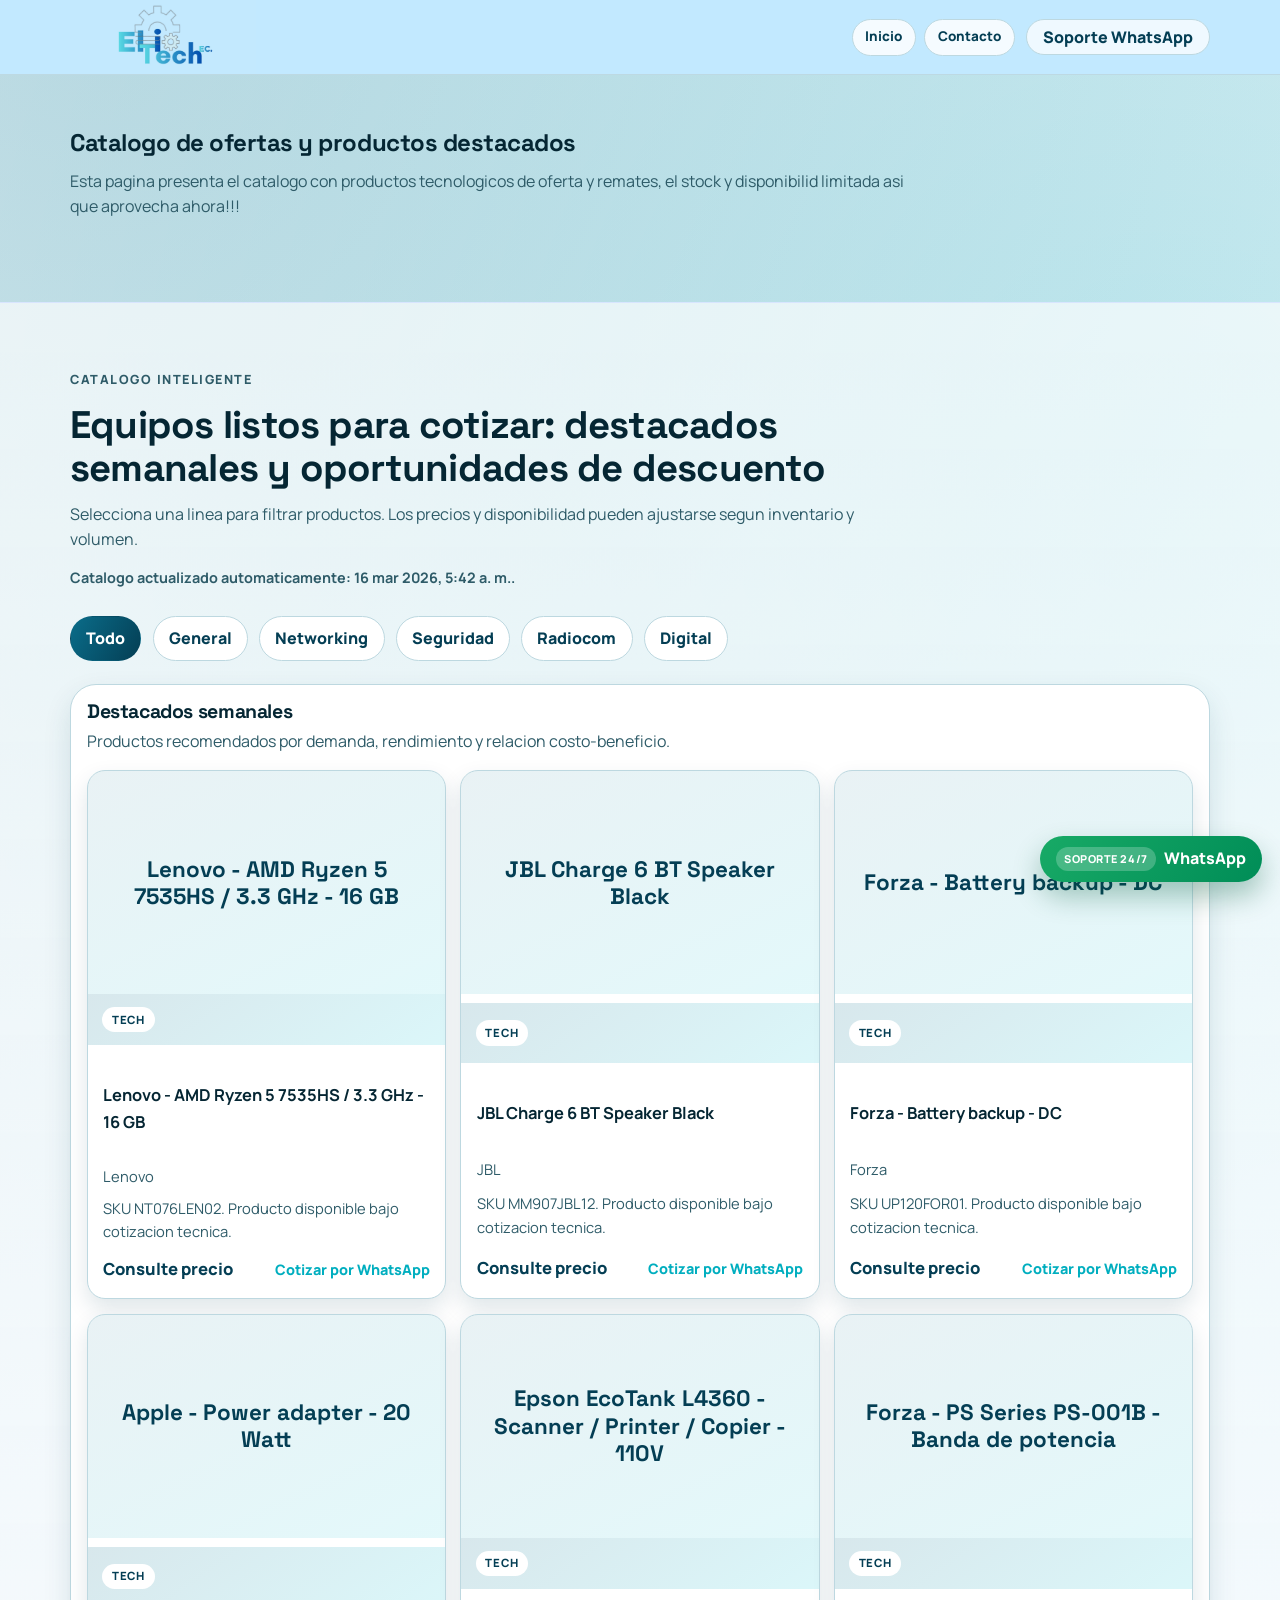
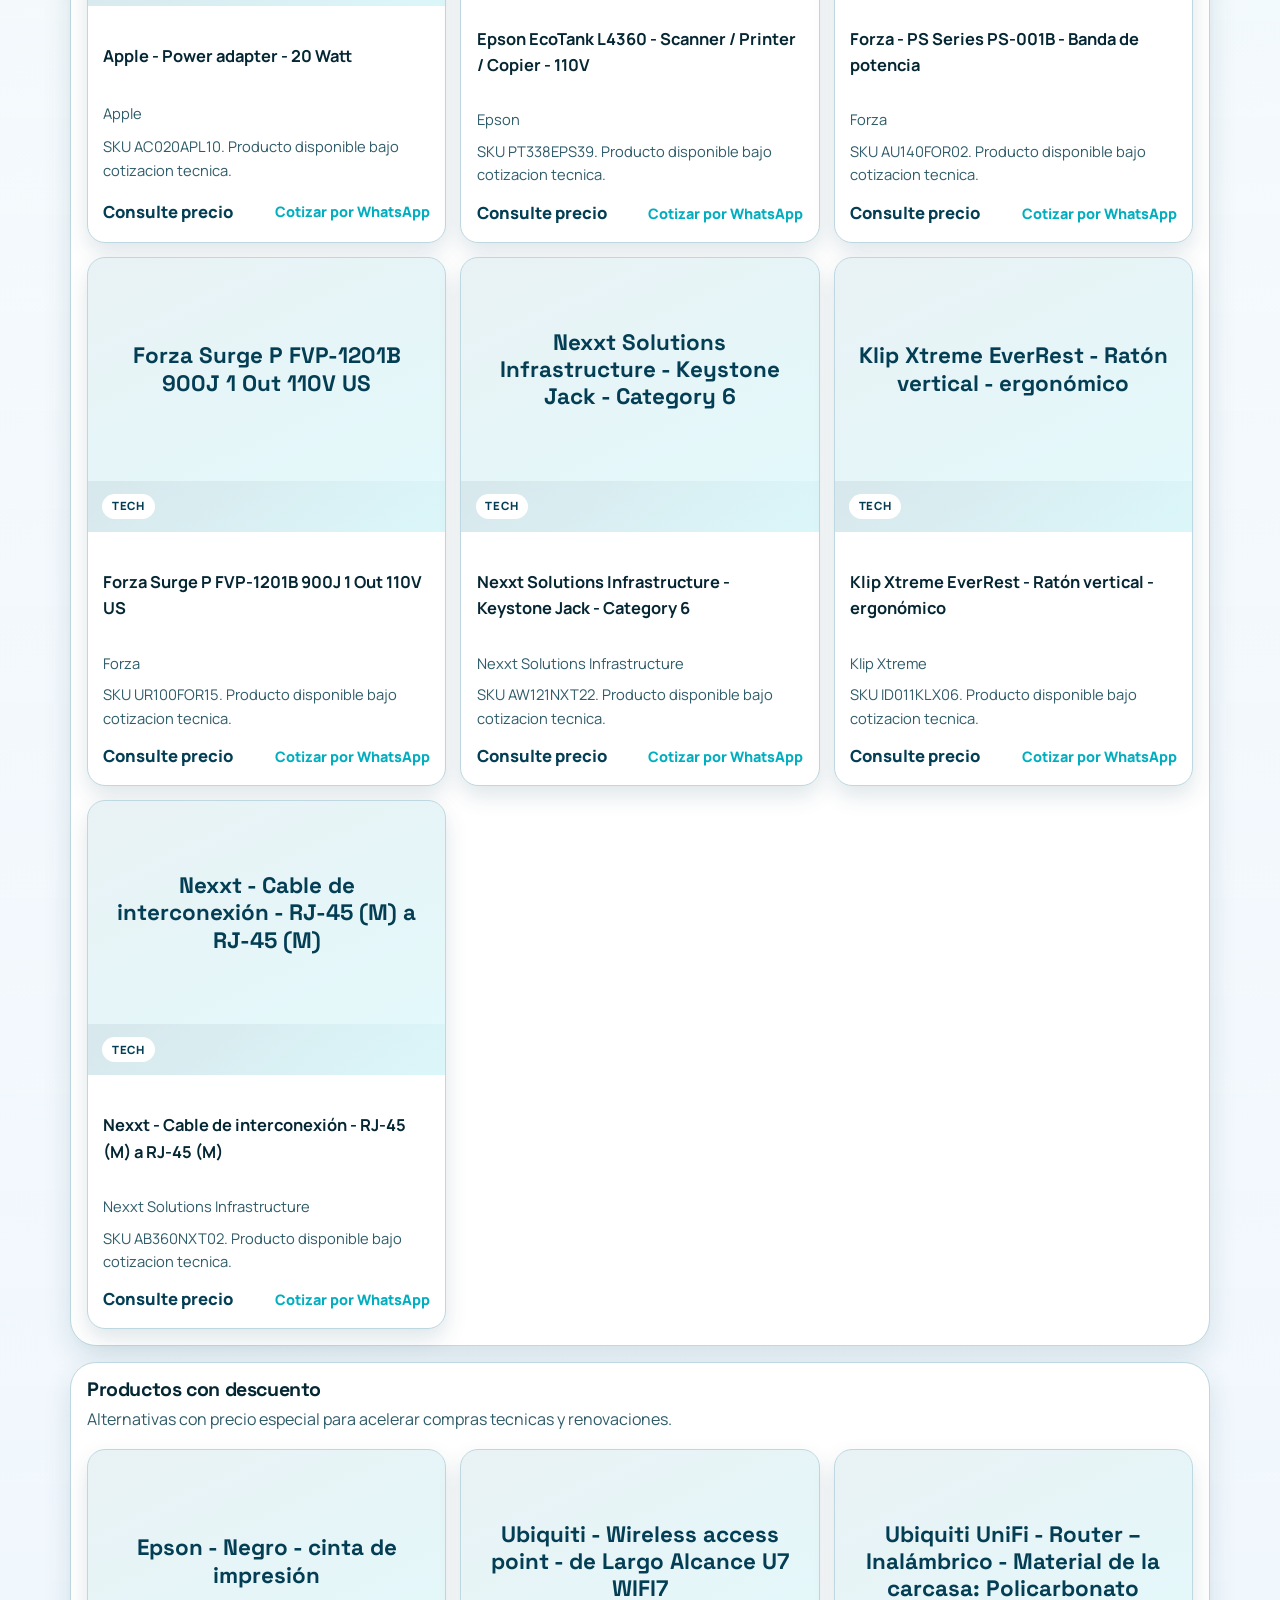
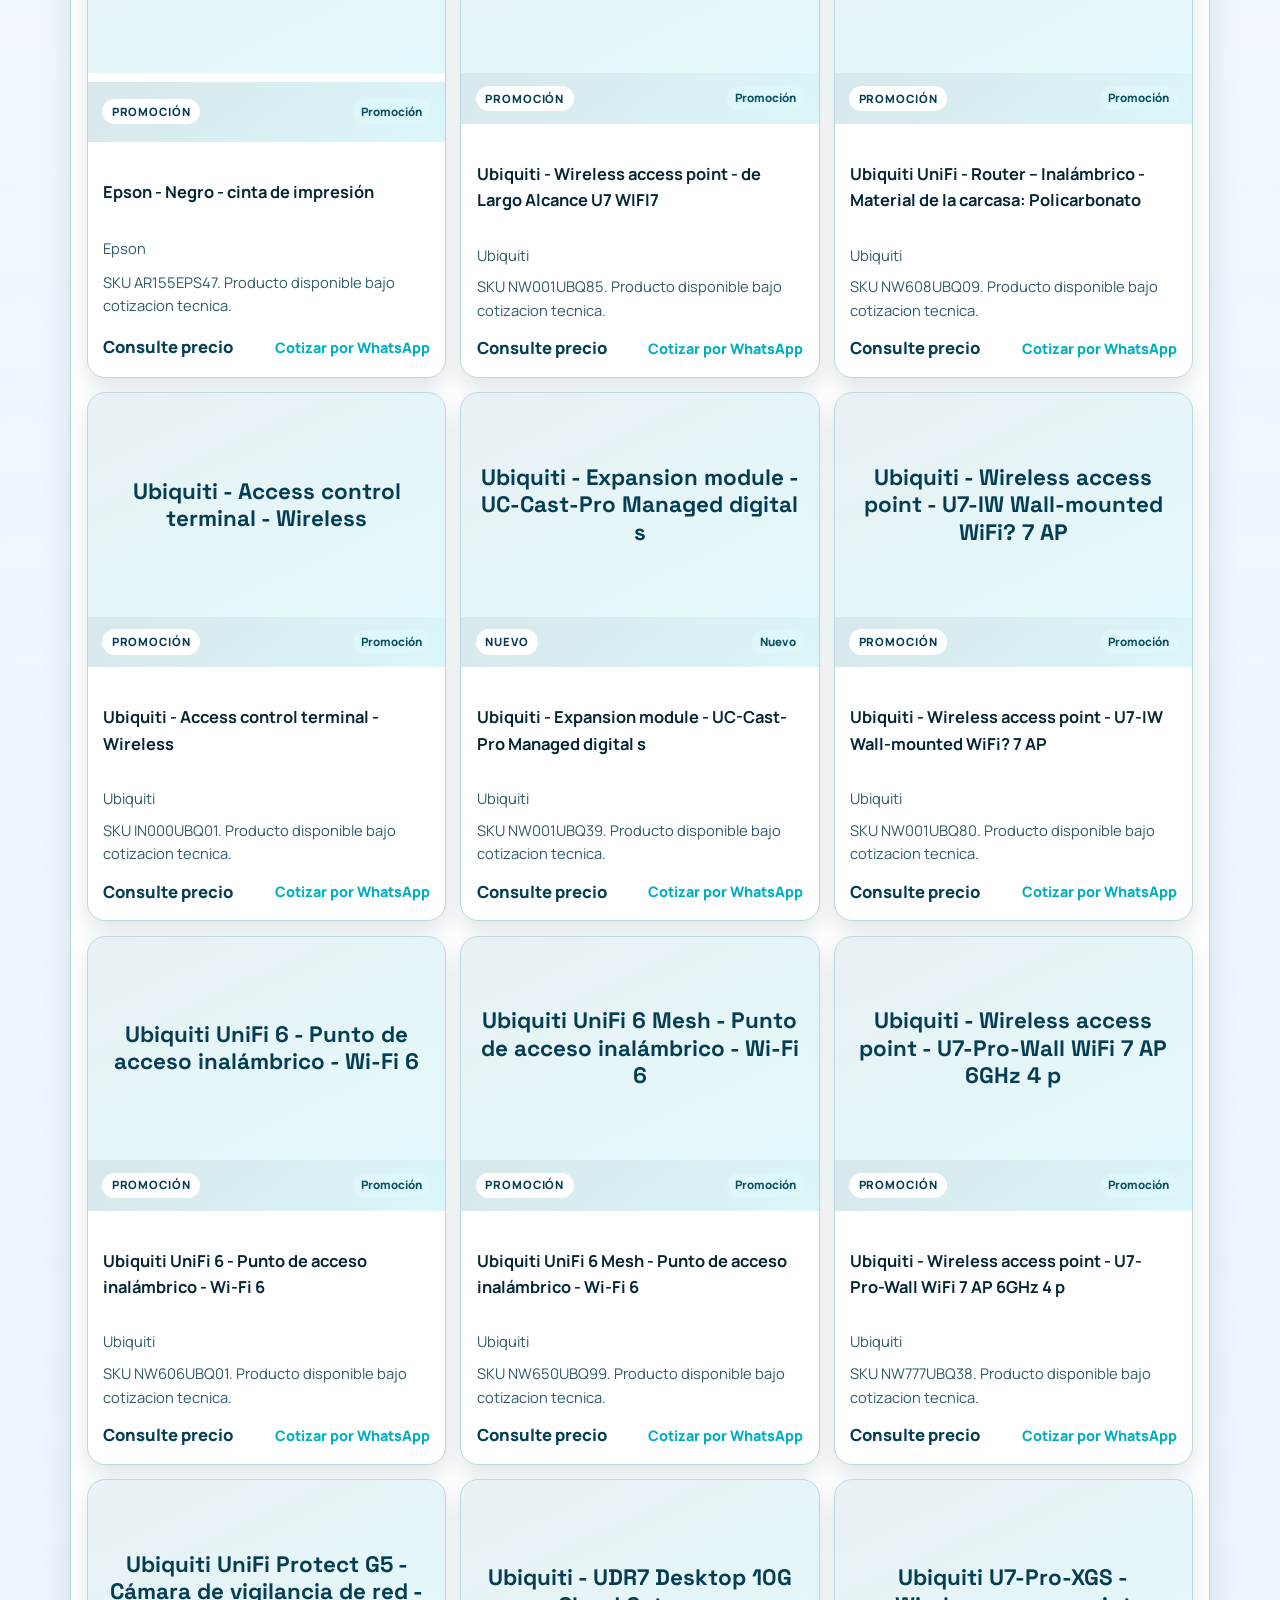
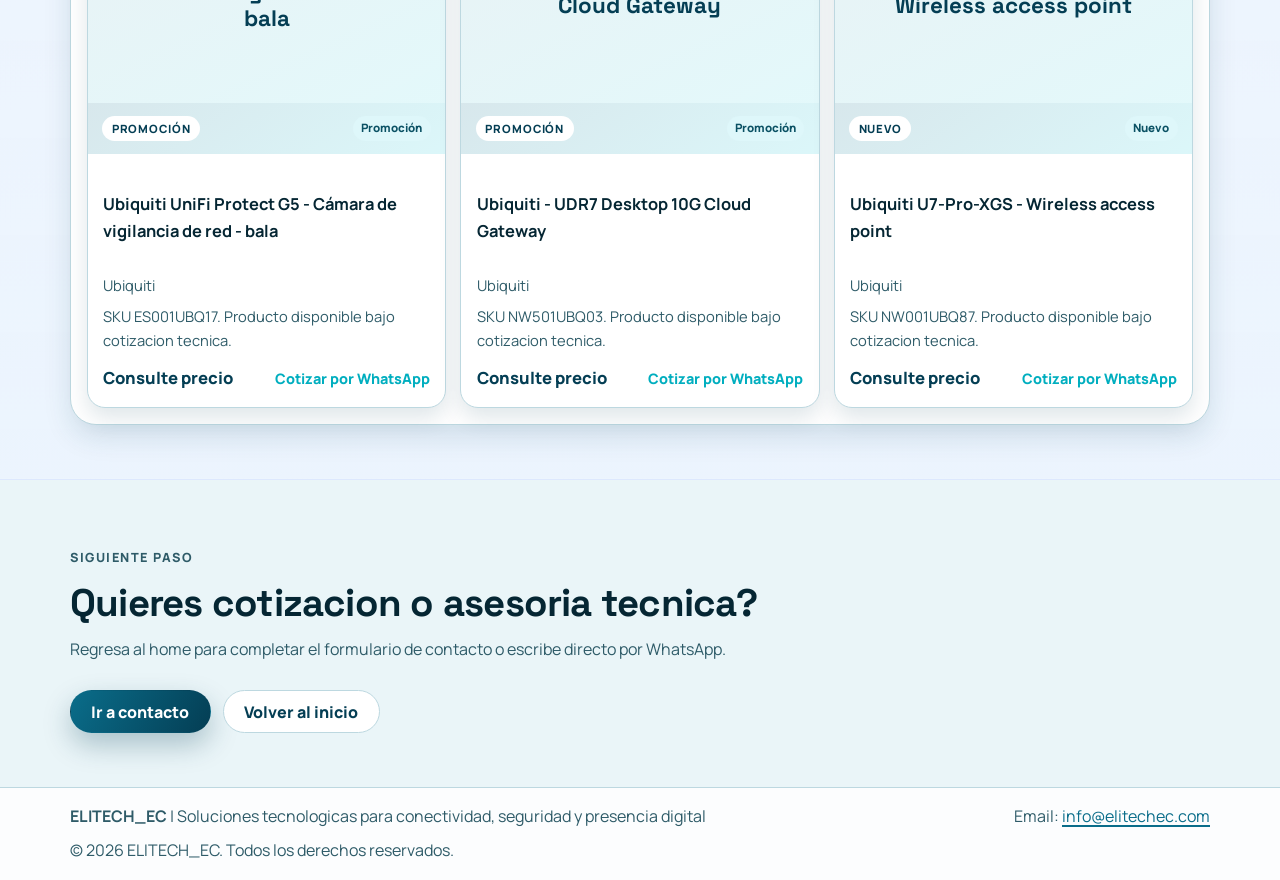
==== catalogo.html @ 36f288fc "Add files via upload" ====
<!doctype html>
<html lang="es">
<head>
  <meta charset="UTF-8">
  <meta name="viewport" content="width=device-width, initial-scale=1.0">
  <meta name="description" content="Catalogo ELITECH_EC con ofertas y productos destacados sincronizados desde Intcomex.">
  <title>Catalogo ELITECH_EC | Ofertas y Destacados</title>
  <link rel="preconnect" href="https://fonts.googleapis.com">
  <link rel="preconnect" href="https://fonts.gstatic.com" crossorigin>
  <link href="https://fonts.googleapis.com/css2?family=Manrope:wght@400;500;600;700;800&family=Space+Grotesk:wght@500;600;700&display=swap" rel="stylesheet">
  <link rel="stylesheet" href="styles.css">
</head>
<body class="catalog-page">
  <div class="page-glow glow-one" aria-hidden="true"></div>
  <div class="page-glow glow-two" aria-hidden="true"></div>
  <div class="grid-noise" aria-hidden="true"></div>

  <header class="site-header site-header-compact" id="inicio">
    <div class="container nav-wrap nav-wrap-compact">
      <a class="logo" href="index.html#inicio" aria-label="ELITECH_EC">
        <img class="js-brand-logo" src="/assets/logoV1.jpg" alt="ELITECH_EC">
      </a>

      <nav class="catalog-quick-links" aria-label="Accesos rapidos">
        <a class="catalog-quick-link" href="index.html">Inicio</a>
        <a class="catalog-quick-link" href="index.html#contacto">Contacto</a>
      </nav>

      <a class="btn btn-outline btn-small js-whatsapp-link" data-message="Hola ELITECH_EC, necesito soporte para mi proyecto tecnologico." href="#" target="_blank" rel="noopener noreferrer">Soporte WhatsApp</a>
    </div>
  </header>

  <main>
    <section class="section reveal">
      <div class="container">
        <header class="section-head compact">
        
          <h1>Catalogo de ofertas y productos destacados</h1>
          <p>
            Esta pagina presenta el catalogo con productos tecnologicos de oferta y remates, el stock y disponibilid limitada asi que aprovecha ahora!!!
          </p>
        </header>
      </div>
    </section>

    <section class="section section-contrast reveal" id="catalogo">
      <div class="container">
        <header class="section-head compact">
          <p class="eyebrow">Catalogo inteligente</p>
          <h2>Equipos listos para cotizar: destacados semanales y oportunidades de descuento</h2>
          <p>
            Selecciona una linea para filtrar productos. Los precios y disponibilidad pueden ajustarse segun inventario y volumen.
          </p>
          <p class="catalog-status" id="catalogStatus" aria-live="polite">Sincronizando catalogo...</p>
        </header>

        <div class="catalog-controls" role="tablist" aria-label="Filtro de catalogo">
          <button class="filter-btn active" data-filter="all" role="tab" aria-selected="true">Todo</button>
          <button class="filter-btn" data-filter="general" role="tab" aria-selected="false">General</button>
          <button class="filter-btn" data-filter="networking" role="tab" aria-selected="false">Networking</button>
          <button class="filter-btn" data-filter="seguridad" role="tab" aria-selected="false">Seguridad</button>
          <button class="filter-btn" data-filter="radio" role="tab" aria-selected="false">Radiocom</button>
          <button class="filter-btn" data-filter="web" role="tab" aria-selected="false">Digital</button>
        </div>

        <div class="catalog-layout">
          <article class="catalog-block">
            <div class="catalog-block-head">
              <h3>Destacados semanales</h3>
              <p>Productos recomendados por demanda, rendimiento y relacion costo-beneficio.</p>
            </div>
            <div class="product-grid" id="featuredGrid" aria-live="polite"></div>
          </article>

          <article class="catalog-block">
            <div class="catalog-block-head">
              <h3>Productos con descuento</h3>
              <p>Alternativas con precio especial para acelerar compras tecnicas y renovaciones.</p>
            </div>
            <div class="product-grid" id="discountGrid" aria-live="polite"></div>
          </article>
        </div>
      </div>
    </section>

    <section class="section reveal">
      <div class="container">
        <header class="section-head compact">
          <p class="eyebrow">Siguiente paso</p>
          <h2>Quieres cotizacion o asesoria tecnica?</h2>
          <p>
            Regresa al home para completar el formulario de contacto o escribe directo por WhatsApp.
          </p>
        </header>
        <div class="hero-actions">
          <a class="btn btn-primary" href="index.html#contacto">Ir a contacto</a>
          <a class="btn btn-light" href="index.html">Volver al inicio</a>
        </div>
      </div>
    </section>
  </main>

  <a class="wa-float js-whatsapp-link" data-message="Hola ELITECH_EC, requiero ayuda inmediata con servicios o equipos." href="#" target="_blank" rel="noopener noreferrer" aria-label="Abrir soporte por WhatsApp">
    <span class="wa-float-label">Soporte 24/7</span>
    WhatsApp
  </a>

  <footer class="site-footer">
    <div class="container footer-wrap">
      <p><strong>ELITECH_EC</strong> | Soluciones tecnologicas para conectividad, seguridad y presencia digital</p>
      <p>
        Email:
        <a class="footer-email js-contact-email-link" href="#" target="_blank" rel="noopener noreferrer">
          <span class="js-contact-email-text">info@elitechec.com</span>
        </a>
      </p>
      <p>&copy; <span id="year"></span> ELITECH_EC. Todos los derechos reservados.</p>
    </div>
  </footer>

  <script src="script.js"></script>
</body>
</html>
---- styles.css ----
:root {
  --bg: #eaf5f8;
  --ink: #052633;
  --ink-soft: #2e5b68;
  --surface: #ffffff;
  --surface-soft: #e2f2f6;
  --line: #bdd8e0;
  --primary: #0a6d8a;
  --primary-strong: #043e54;
  --secondary: #00c4d7;
  --highlight: #00aebf;
  --highlight-soft: #def7fa;
  --shadow-lg: 0 26px 55px rgba(4, 62, 84, 0.16);
  --shadow-md: 0 12px 28px rgba(4, 62, 84, 0.12);
  --radius-xl: 26px;
  --radius-lg: 18px;
  --radius-md: 14px;
}

* {
  box-sizing: border-box;
}

html {
  scroll-behavior: smooth;
}

body {
  margin: 0;
  color: var(--ink);
  font-family: "Manrope", "Segoe UI", sans-serif;
  background:
    radial-gradient(circle at 8% 0%, rgba(10, 109, 138, 0.2), transparent 30%),
    radial-gradient(circle at 90% 8%, rgba(0, 196, 215, 0.15), transparent 27%),
    var(--bg);
  line-height: 1.6;
}

h1,
h2,
h3,
.logo {
  margin: 0;
  line-height: 1.1;
  letter-spacing: -0.02em;
  font-family: "Space Grotesk", "Segoe UI", sans-serif;
}

p {
  margin: 0;
}

a {
  color: inherit;
  text-decoration: none;
}

img {
  max-width: 100%;
  display: block;
}

.container {
  width: min(1140px, 92%);
  margin: 0 auto;
}

.page-glow {
  position: fixed;
  width: 360px;
  height: 360px;
  border-radius: 50%;
  filter: blur(66px);
  opacity: 0.46;
  z-index: -2;
  pointer-events: none;
}

.glow-one {
  top: -90px;
  left: -80px;
  background: rgba(10, 109, 138, 0.45);
}

.glow-two {
  right: -110px;
  top: 220px;
  background: rgba(0, 196, 215, 0.35);
}

.grid-noise {
  position: fixed;
  inset: 0;
  z-index: -3;
  pointer-events: none;
  background-image: linear-gradient(rgba(4, 62, 84, 0.05) 1px, transparent 1px),
    linear-gradient(90deg, rgba(4, 62, 84, 0.05) 1px, transparent 1px);
  background-size: 30px 30px;
  mask-image: radial-gradient(circle at 50% 30%, rgba(0, 0, 0, 1), rgba(0, 0, 0, 0.3));
}

.top-banner {
  margin: 0;
  text-align: center;
  padding: 0.62rem 1rem;
  font-size: 0.84rem;
  font-weight: 700;
  letter-spacing: 0.07em;
  text-transform: uppercase;
  color: #fff;
  background: linear-gradient(120deg, var(--primary-strong), var(--secondary));
}

.catalog-mini-strip {
  margin: 0;
  text-align: center;
  padding: 0.48rem 1rem;
  font-size: 0.78rem;
  font-weight: 700;
  letter-spacing: 0.06em;
  text-transform: uppercase;
  color: #fff;
  background: linear-gradient(120deg, #05465f, #00aebf);
}

.site-header {
  position: sticky;
  top: 0;
  z-index: 35;
  backdrop-filter: blur(12px);
  border-bottom: 1px solid rgba(189, 216, 224, 0.88);
  background: #c2e9ff;
}

.nav-wrap {
  min-height: 76px;
  display: flex;
  align-items: center;
  justify-content: space-between;
  gap: 0.9rem;
}

.logo {
  display: inline-flex;
  align-items: center;
  max-width: 214px;
  line-height: 0;
}

.logo-mark {
  width: 100%;
  height: auto;
  border-radius: 10px;
  box-shadow: 0 10px 20px rgba(4, 62, 84, 0.24);
}

.main-nav {
  display: flex;
  align-items: center;
  gap: 1.1rem;
}

.main-nav a {
  color: var(--ink-soft);
  font-weight: 700;
  position: relative;
}

.main-nav a::after {
  content: "";
  position: absolute;
  left: 0;
  bottom: -0.35rem;
  width: 100%;
  height: 2px;
  background: var(--primary);
  transform: scaleX(0);
  transform-origin: left;
  transition: transform 0.22s ease;
}

.main-nav a:hover::after,
.main-nav a:focus-visible::after {
  transform: scaleX(1);
}

.menu-toggle {
  display: none;
  width: 42px;
  height: 42px;
  border: 0;
  padding: 0;
  background: transparent;
}

.menu-toggle span {
  display: block;
  width: 24px;
  height: 2px;
  margin: 5px auto;
  border-radius: 999px;
  background: var(--primary-strong);
}

.btn {
  border: 1px solid transparent;
  border-radius: 999px;
  padding: 0.78rem 1.28rem;
  display: inline-flex;
  justify-content: center;
  align-items: center;
  font-weight: 800;
  line-height: 1;
  transition: transform 0.2s ease, box-shadow 0.2s ease, background-color 0.2s ease;
}

.btn:hover {
  transform: translateY(-2px);
}

.js-whatsapp-link.disabled,
.js-contact-email-link.disabled {
  pointer-events: none;
  opacity: 0.56;
}

.btn-small {
  padding: 0.58rem 1rem;
}

.btn-primary {
  color: #fff;
  background: linear-gradient(120deg, var(--primary), var(--primary-strong));
  box-shadow: 0 12px 28px rgba(4, 62, 84, 0.28);
}

.btn-light {
  color: var(--primary-strong);
  border-color: var(--line);
  background: #fff;
}

.btn-outline {
  color: var(--primary-strong);
  border-color: var(--line);
  background: rgba(255, 255, 255, 0.74);
}

.hero {
  padding: 5.5rem 0 3.2rem;
}

.hero-grid {
  display: grid;
  grid-template-columns: 1.12fr 0.88fr;
  align-items: start;
  gap: 1.4rem;
}

.eyebrow {
  display: inline-flex;
  margin-bottom: 0.9rem;
  font-size: 0.79rem;
  font-weight: 800;
  text-transform: uppercase;
  letter-spacing: 0.12em;
  color:black
}

.hero h1 {
  max-width: 17ch;
  font-size: clamp(2rem, 4vw, 3.5rem);
}

.hero-text {
  margin-top: 1.3rem;
  color: var(--ink-soft);
  max-width: 62ch;
}

.hero-actions {
  margin-top: 1.5rem;
  display: flex;
  flex-wrap: wrap;
  gap: 0.75rem;
}

.hero-list {
  margin: 1.3rem 0 0;
  padding: 0;
  list-style: none;
  display: grid;
  gap: 0.5rem;
  color: var(--ink-soft);
}

.hero-list li {
  padding-left: 1.4rem;
  position: relative;
}

.hero-list li::before {
  content: "";
  position: absolute;
  left: 0;
  top: 0.58rem;
  width: 0.55rem;
  height: 0.55rem;
  border-radius: 50%;
  background: linear-gradient(130deg, var(--primary), var(--secondary));
}

.hero-showcase {
  background: linear-gradient(168deg, #ffffff, #e2f2f6 58%, #e5fcff);
  border-radius: var(--radius-xl);
  border: 1px solid var(--line);
  box-shadow: var(--shadow-lg);
  padding: 1.1rem;
  display: grid;
  gap: 0.85rem;
}

.showcase-card {
  border-radius: var(--radius-lg);
  padding: 1.25rem;
  border: 1px solid rgba(213, 226, 255, 0.7);
  background: #fff;
}

.showcase-card h2 {
  font-size: 1.25rem;
  margin-bottom: 0.55rem;
}

.showcase-card p {
  color: var(--ink-soft);
}

.chip-row {
  margin-top: 0.9rem;
  display: flex;
  flex-wrap: wrap;
  gap: 0.45rem;
}

.chip-row span {
  border-radius: 999px;
  padding: 0.28rem 0.68rem;
  font-size: 0.75rem;
  font-weight: 800;
  color: var(--primary-strong);
  background: var(--surface-soft);
}

.showcase-metrics {
  display: grid;
  grid-template-columns: repeat(2, minmax(0, 1fr));
  gap: 0.72rem;
}

.showcase-metrics article {
  border-radius: var(--radius-md);
  border: 1px solid var(--line);
  background: #fff;
  padding: 0.85rem;
}

.showcase-metrics strong {
  display: block;
  font-size: 1.3rem;
  color: var(--primary-strong);
}

.showcase-metrics span {
  color: var(--ink-soft);
  font-size: 0.9rem;
}

.trust-band {
  padding: 0.9rem 0;
}

.trust-track {
  border-radius: 999px;
  border: 1px solid var(--line);
  background: rgba(255, 255, 255, 0.8);
  padding: 0.8rem 1.1rem;
  display: grid;
  grid-template-columns: repeat(5, minmax(0, 1fr));
  gap: 0.8rem;
  text-align: center;
  font-weight: 700;
  font-size: 0.86rem;
  color: var(--ink-soft);
}

.section {
  padding: 4.8rem 0;
}

.section-contrast {
  background: linear-gradient(180deg, rgba(255, 255, 255, 0.66), rgba(236, 244, 255, 0.86));
  border-top: 1px solid rgba(213, 226, 255, 0.75);
  border-bottom: 1px solid rgba(213, 226, 255, 0.75);
}

.section-head {
  max-width: 780px;
  margin-bottom: 1.7rem;
}

.section-head h2 {
  font-size: clamp(1.64rem, 3vw, 2.55rem);
}

.section-head p {
  margin-top: 0.8rem;
  color: var(--ink-soft);
}

.section-head.compact {
  max-width: 840px;
}

.catalog-status {
  margin-top: 0.55rem;
  font-size: 0.9rem;
  font-weight: 700;
  color: var(--primary-strong);
}

.service-grid {
  display: grid;
  grid-template-columns: repeat(3, minmax(0, 1fr));
  gap: 1rem;
}

.service-card {
  border-radius: var(--radius-lg);
  border: 1px solid var(--line);
  background: #fff;
  padding: 1.1rem;
  box-shadow: var(--shadow-md);
  transition: transform 0.24s ease, box-shadow 0.24s ease;
}

.service-card:hover {
  transform: translateY(-4px);
  box-shadow: 0 20px 30px rgba(4, 62, 84, 0.16);
}

.service-card h3 {
  font-size: 1.05rem;
}

.service-card p {
  margin-top: 0.55rem;
  color: var(--ink-soft);
}

.service-card ul {
  margin: 0.85rem 0 0;
  padding: 0;
  list-style: none;
  display: grid;
  gap: 0.42rem;
}

.service-card li {
  font-size: 0.92rem;
  color: var(--ink-soft);
  padding-left: 1.12rem;
  position: relative;
}

.service-card li::before {
  content: "";
  position: absolute;
  left: 0;
  top: 0.48rem;
  width: 0.44rem;
  height: 0.44rem;
  border-radius: 50%;
  background: var(--secondary);
}

.catalog-controls {
  display: flex;
  flex-wrap: wrap;
  gap: 0.7rem;
  margin: 1.4rem 0;
}

.filter-btn {
  border: 1px solid var(--line);
  border-radius: 999px;
  background: #fff;
  color: var(--primary-strong);
  font: inherit;
  font-weight: 800;
  padding: 0.55rem 0.95rem;
  cursor: pointer;
}

.filter-btn.active {
  border-color: transparent;
  color: #fff;
  background: linear-gradient(120deg, var(--primary), var(--primary-strong));
}

.catalog-layout {
  display: grid;
  grid-template-columns: 1fr;
  gap: 1rem;
}

.catalog-block {
  border-radius: var(--radius-xl);
  border: 1px solid var(--line);
  background: #fff;
  padding: 1rem;
  box-shadow: var(--shadow-md);
}

.catalog-block-head h3 {
  font-size: 1.22rem;
}

.catalog-block-head p {
  margin-top: 0.42rem;
  color: var(--ink-soft);
}

.product-grid {
  margin-top: 1rem;
  display: grid;
  grid-template-columns: repeat(3, minmax(0, 1fr));
  gap: 0.9rem;
}

.product-card {
  border-radius: var(--radius-lg);
  border: 1px solid var(--line);
  background: #fff;
  overflow: hidden;
  display: grid;
  box-shadow: 0 10px 22px rgba(4, 62, 84, 0.13);
}

.product-media-link {
  display: block;
  color: inherit;
}

.product-media-link:focus-visible {
  outline: 2px solid var(--primary);
  outline-offset: -2px;
}

.product-media {
  aspect-ratio: 16 / 10;
  background: linear-gradient(155deg, rgba(10, 109, 138, 0.09), rgba(0, 196, 215, 0.11));
  display: grid;
  place-items: center;
  padding: 0.65rem;
}

.product-media img {
  width: 100%;
  height: 100%;
  object-fit: contain;
}

.product-media.is-fallback {
  padding: 1rem;
}

.product-media-fallback-text {
  width: 100%;
  text-align: center;
  font-family: "Space Grotesk", "Segoe UI", sans-serif;
  font-size: clamp(1.05rem, 2.3vw, 1.4rem);
  font-weight: 700;
  line-height: 1.22;
  color: var(--primary-strong);
  display: -webkit-box;
  -webkit-line-clamp: 4;
  -webkit-box-orient: vertical;
  overflow: hidden;
}

.product-head {
  padding: 0.8rem 0.9rem;
  display: flex;
  justify-content: space-between;
  align-items: center;
  gap: 0.6rem;
  background: linear-gradient(145deg, rgba(10, 109, 138, 0.16), rgba(0, 196, 215, 0.14));
}

.product-tag {
  display: inline-flex;
  border-radius: 999px;
  padding: 0.22rem 0.58rem;
  font-size: 0.71rem;
  font-weight: 800;
  text-transform: uppercase;
  letter-spacing: 0.08em;
  color: var(--primary-strong);
  background: #fff;
}

.discount-badge {
  border-radius: 999px;
  padding: 0.2rem 0.52rem;
  font-size: 0.72rem;
  font-weight: 800;
  color: #0a5164;
  background: var(--highlight-soft);
}

.product-body {
  padding: 0.95rem;
  display: grid;
  gap: 0.5rem;
}

.product-name {
  font-size: 1.03rem;
}

.product-brand,
.product-copy {
  color: var(--ink-soft);
}

.product-brand {
  font-size: 0.92rem;
}

.product-copy {
  font-size: 0.92rem;
}

.product-meta {
  margin-top: 0.3rem;
  display: flex;
  justify-content: space-between;
  align-items: center;
  gap: 0.6rem;
}

.price-wrap {
  display: grid;
  gap: 0.08rem;
}

.product-price {
  font-size: 1.04rem;
  font-weight: 800;
  color: var(--primary-strong);
}

.product-old {
  font-size: 0.82rem;
  color: #7f8ba7;
  text-decoration: line-through;
}

.product-cta {
  font-size: 0.9rem;
  font-weight: 800;
  color: var(--highlight);
}

.product-empty {
  border: 1px dashed var(--line);
  border-radius: var(--radius-md);
  padding: 0.9rem;
  color: var(--ink-soft);
  background: var(--surface-soft);
}

.split-grid {
  display: grid;
  grid-template-columns: 1fr 0.9fr;
  gap: 1rem;
  align-items: start;
}

.process-list {
  display: grid;
  gap: 0.82rem;
}

.process-list article {
  border-radius: var(--radius-lg);
  border: 1px solid var(--line);
  background: #fff;
  padding: 0.95rem;
}

.process-list span {
  display: inline-flex;
  width: 2rem;
  height: 2rem;
  border-radius: 50%;
  align-items: center;
  justify-content: center;
  font-size: 0.88rem;
  font-weight: 800;
  color: #fff;
  background: var(--primary-strong);
  margin-bottom: 0.45rem;
}

.process-list h3 {
  font-size: 1.02rem;
}

.process-list p {
  margin-top: 0.32rem;
  color: var(--ink-soft);
}

.impact-panel {
  border-radius: var(--radius-xl);
  border: 1px solid var(--line);
  background: linear-gradient(170deg, #ffffff, #e2f2f6 64%, #e5fcff);
  padding: 1.1rem;
  box-shadow: var(--shadow-md);
  display: grid;
  gap: 0.8rem;
}

.impact-panel h3 {
  font-size: 1.26rem;
}

.impact-panel ul {
  margin: 0;
  padding: 0;
  list-style: none;
  display: grid;
  gap: 0.54rem;
}

.impact-panel li {
  padding-left: 1.18rem;
  color: var(--ink-soft);
  position: relative;
}

.impact-panel li::before {
  content: "";
  position: absolute;
  left: 0;
  top: 0.54rem;
  width: 0.45rem;
  height: 0.45rem;
  border-radius: 50%;
  background: var(--highlight);
}

.webstudio-wrap {
  display: grid;
  grid-template-columns: 1.08fr 0.92fr;
  gap: 1rem;
  align-items: stretch;
}

.web-copy p {
  margin-top: 0.84rem;
  color: var(--ink-soft);
  max-width: 64ch;
}

.proof-row {
  margin-top: 1.2rem;
  display: grid;
  grid-template-columns: repeat(3, minmax(0, 1fr));
  gap: 0.7rem;
}

.proof-row article {
  border-radius: var(--radius-md);
  border: 1px solid var(--line);
  background: #fff;
  padding: 0.8rem;
}

.proof-row strong {
  font-size: 0.95rem;
  color: var(--primary-strong);
}

.proof-row span {
  margin-top: 0.35rem;
  display: block;
  color: var(--ink-soft);
  font-size: 0.88rem;
}

.web-highlight {
  border-radius: var(--radius-xl);
  border: 1px solid var(--line);
  background: linear-gradient(165deg, var(--primary-strong), #0b5974 45%, #00c4d7 120%);
  color: #fff;
  padding: 1.2rem;
  display: grid;
  gap: 0.9rem;
  align-content: center;
  box-shadow: var(--shadow-lg);
}

.web-highlight p {
  font-family: "Space Grotesk", "Segoe UI", sans-serif;
  font-size: clamp(1.5rem, 2.8vw, 2.15rem);
  line-height: 1.15;
  max-width: 14ch;
}

.web-highlight .btn {
  width: fit-content;
}

.contact-grid {
  display: grid;
  grid-template-columns: 1fr 1fr;
  gap: 1rem;
  align-items: start;
}

.contact-copy p {
  margin-top: 0.75rem;
  color: var(--ink-soft);
}

.contact-cards {
  margin-top: 1rem;
  display: grid;
  gap: 0.7rem;
}

.contact-cards article {
  border-radius: var(--radius-md);
  border: 1px solid var(--line);
  background: #fff;
  padding: 0.88rem;
}

.contact-cards h3 {
  font-size: 1rem;
}

.contact-cards p {
  margin-top: 0.35rem;
  color: var(--ink-soft);
}

.contact-email-line {
  margin: 1rem 0 0.75rem;
  font-weight: 700;
  color: var(--primary-strong);
}

.contact-email-link,
.footer-email {
  color: var(--primary);
  text-decoration: underline;
  text-decoration-thickness: 2px;
  text-underline-offset: 3px;
}

.contact-form {
  border-radius: var(--radius-xl);
  border: 1px solid var(--line);
  background: #fff;
  padding: 1.15rem;
  box-shadow: var(--shadow-md);
  display: grid;
  gap: 0.6rem;
}

.contact-form label {
  color: var(--primary-strong);
  font-size: 0.9rem;
  font-weight: 700;
}

.contact-form input,
.contact-form select,
.contact-form textarea {
  width: 100%;
  border: 1px solid #b8d3dc;
  border-radius: 12px;
  background: #f8fcfd;
  color: var(--ink);
  font: inherit;
  padding: 0.7rem 0.85rem;
}

.contact-form input:focus,
.contact-form select:focus,
.contact-form textarea:focus {
  outline: 2px solid rgba(10, 109, 138, 0.28);
  border-color: rgba(10, 109, 138, 0.62);
}

.contact-form button:disabled {
  cursor: wait;
  opacity: 0.78;
  transform: none;
}

.form-note {
  min-height: 1.2em;
  margin: 0;
  color: var(--primary-strong);
  font-weight: 700;
  font-size: 0.92rem;
}

.form-note[data-state="pending"] {
  color: var(--primary);
}

.form-note[data-state="success"] {
  color: #0a7e4b;
}

.form-note[data-state="error"] {
  color: #b03f3f;
}

.site-footer {
  border-top: 1px solid var(--line);
  background: rgba(255, 255, 255, 0.85);
}

.wa-float {
  position: fixed;
  right: 1.1rem;
  bottom: 1.1rem;
  z-index: 45;
  border-radius: 999px;
  padding: 0.66rem 1rem;
  font-weight: 800;
  color: #fff;
  background: linear-gradient(125deg, #18aa66, #008d57);
  box-shadow: 0 14px 28px rgba(0, 92, 58, 0.33);
  display: inline-flex;
  align-items: center;
  gap: 0.55rem;
}

.wa-float-label {
  border-radius: 999px;
  padding: 0.18rem 0.5rem;
  font-size: 0.68rem;
  letter-spacing: 0.05em;
  text-transform: uppercase;
  background: rgba(255, 255, 255, 0.22);
}

.footer-wrap {
  padding: 1rem 0;
  display: flex;
  flex-wrap: wrap;
  justify-content: space-between;
  gap: 0.5rem 1rem;
  color: var(--ink-soft);
}

.catalog-page .page-glow,
.catalog-page .grid-noise {
  display: none;
}

.catalog-page .section {
  padding: 3.4rem 0;
}

.catalog-page .site-header-compact {
  background: #c2e9ff;
}

.catalog-page .nav-wrap-compact {
  min-height: 64px;
  gap: 0.7rem;
}

.catalog-page .logo {
  max-width: 186px;
}

.catalog-quick-links {
  margin-left: auto;
  display: flex;
  align-items: center;
  gap: 0.5rem;
}

.catalog-quick-link {
  border: 1px solid var(--line);
  border-radius: 999px;
  padding: 0.42rem 0.8rem;
  font-size: 0.84rem;
  font-weight: 800;
  color: var(--primary-strong);
  background: rgba(255, 255, 255, 0.84);
}

.catalog-quick-link:hover {
  border-color: var(--primary);
}

.reveal {
  opacity: 0;
  transform: translateY(20px);
  transition: opacity 0.65s ease, transform 0.65s ease;
}

.reveal.visible {
  opacity: 1;
  transform: translateY(0);
}

@media (max-width: 1060px) {
  .hero-grid,
  .split-grid,
  .webstudio-wrap,
  .contact-grid {
    grid-template-columns: 1fr;
  }

  .service-grid,
  .product-grid {
    grid-template-columns: repeat(2, minmax(0, 1fr));
  }

  .trust-track {
    grid-template-columns: repeat(3, minmax(0, 1fr));
    border-radius: var(--radius-md);
  }

  .proof-row {
    grid-template-columns: 1fr;
  }
}

@media (max-width: 860px) {
  .btn-small {
    display: none;
  }

  .menu-toggle {
    display: inline-block;
  }

  .main-nav {
    position: absolute;
    top: calc(100% + 8px);
    left: 4%;
    right: 4%;
    border-radius: var(--radius-md);
    border: 1px solid var(--line);
    background: #fff;
    box-shadow: var(--shadow-lg);
    padding: 0.72rem;
    display: grid;
    gap: 0.2rem;
    opacity: 0;
    pointer-events: none;
    transform: translateY(-8px);
    transition: opacity 0.2s ease, transform 0.2s ease;
  }

  .main-nav a {
    padding: 0.55rem 0.65rem;
    border-radius: 8px;
  }

  .main-nav a::after {
    display: none;
  }

  .main-nav a:hover {
    background: var(--surface-soft);
  }

  .main-nav.open {
    opacity: 1;
    pointer-events: auto;
    transform: translateY(0);
  }

  .catalog-page .btn-small {
    display: inline-flex;
  }

  .catalog-page .catalog-quick-links {
    margin-left: 0;
  }
}

@media (max-width: 650px) {
  .logo {
    max-width: 168px;
  }

  .hero {
    padding-top: 4.4rem;
  }

  .section {
    padding: 4rem 0;
  }

  .service-grid,
  .product-grid,
  .trust-track,
  .showcase-metrics {
    grid-template-columns: 1fr;
  }

  .catalog-block {
    padding: 0.85rem;
  }

  .top-banner {
    font-size: 0.72rem;
    letter-spacing: 0.04em;
  }

  .footer-wrap {
    justify-content: flex-start;
  }

  .wa-float {
    right: 0.75rem;
    bottom: 0.75rem;
    font-size: 0.9rem;
    padding: 0.58rem 0.84rem;
  }

  .wa-float-label {
    display: none;
  }

  .catalog-page .nav-wrap-compact {
    min-height: 58px;
  }

  .catalog-page .catalog-quick-links {
    width: 100%;
    justify-content: flex-start;
  }

  .catalog-page .catalog-quick-link {
    font-size: 0.8rem;
    padding: 0.4rem 0.7rem;
  }
}
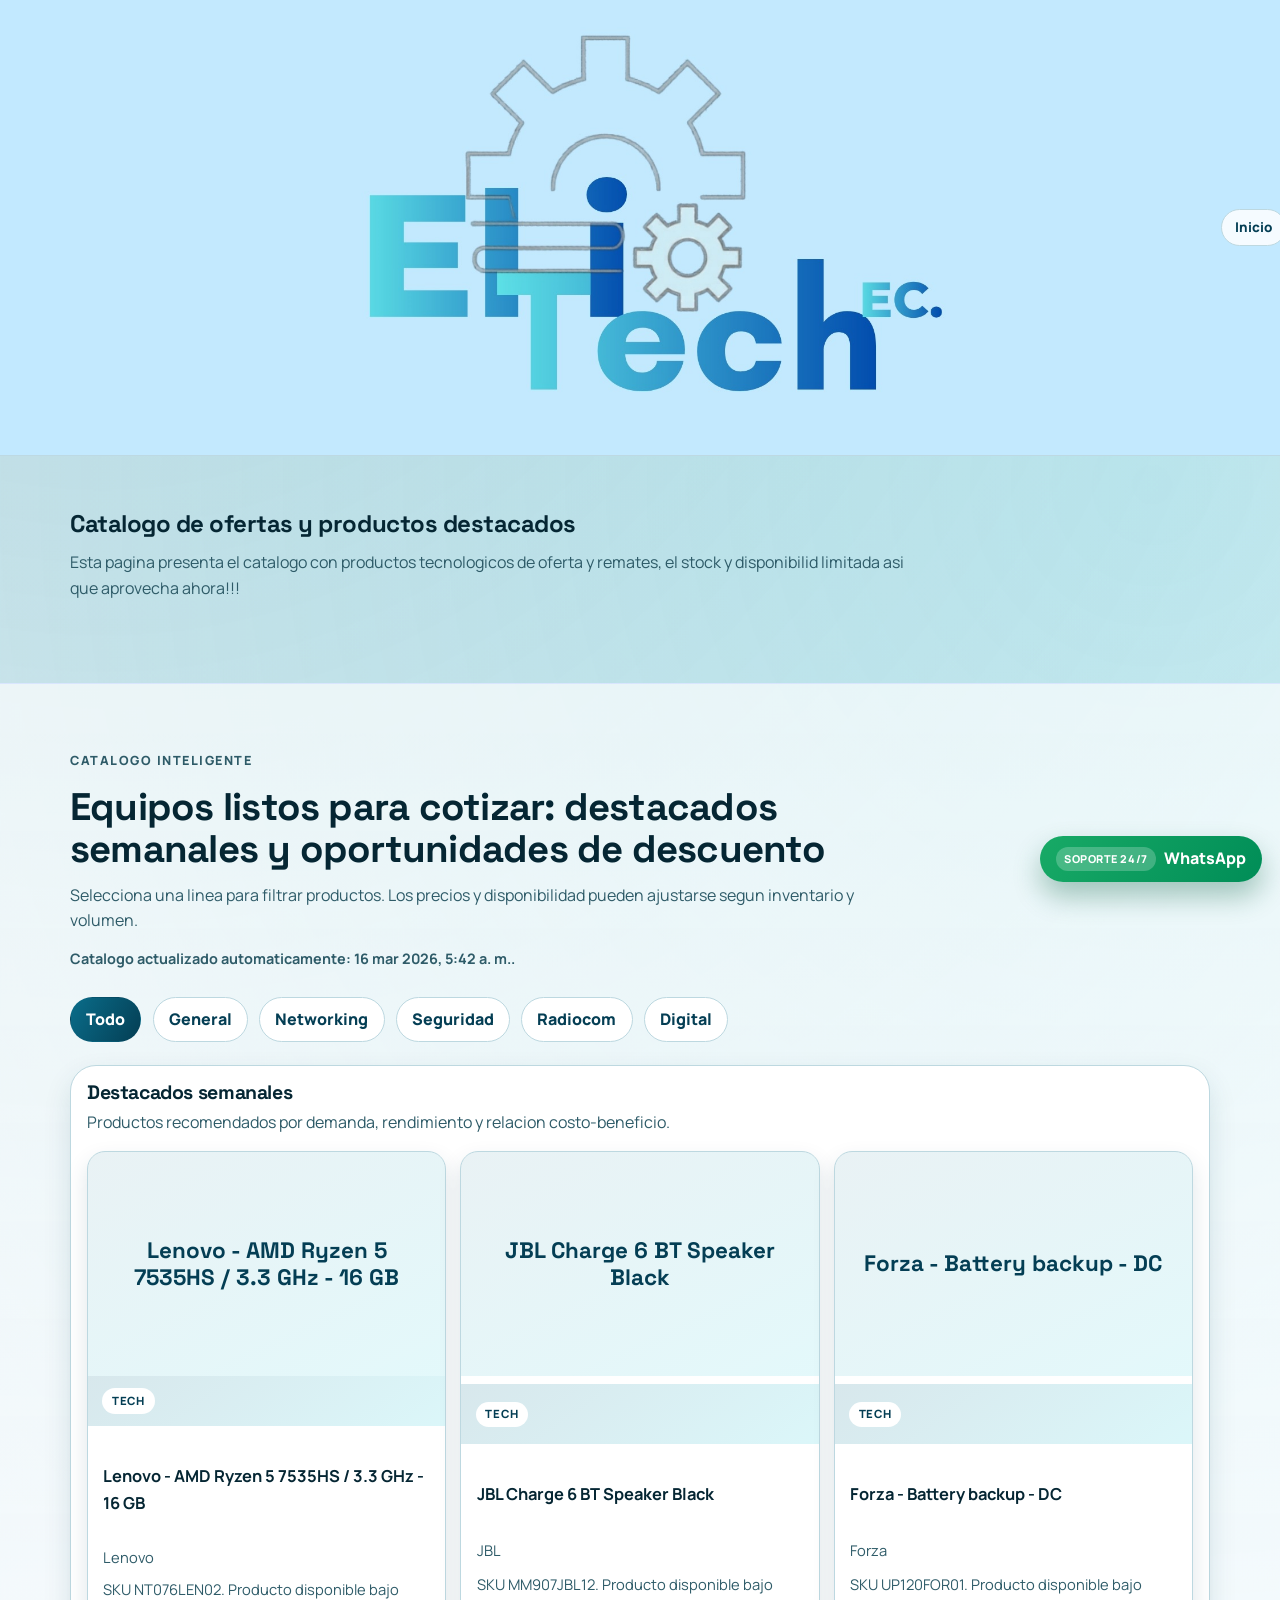
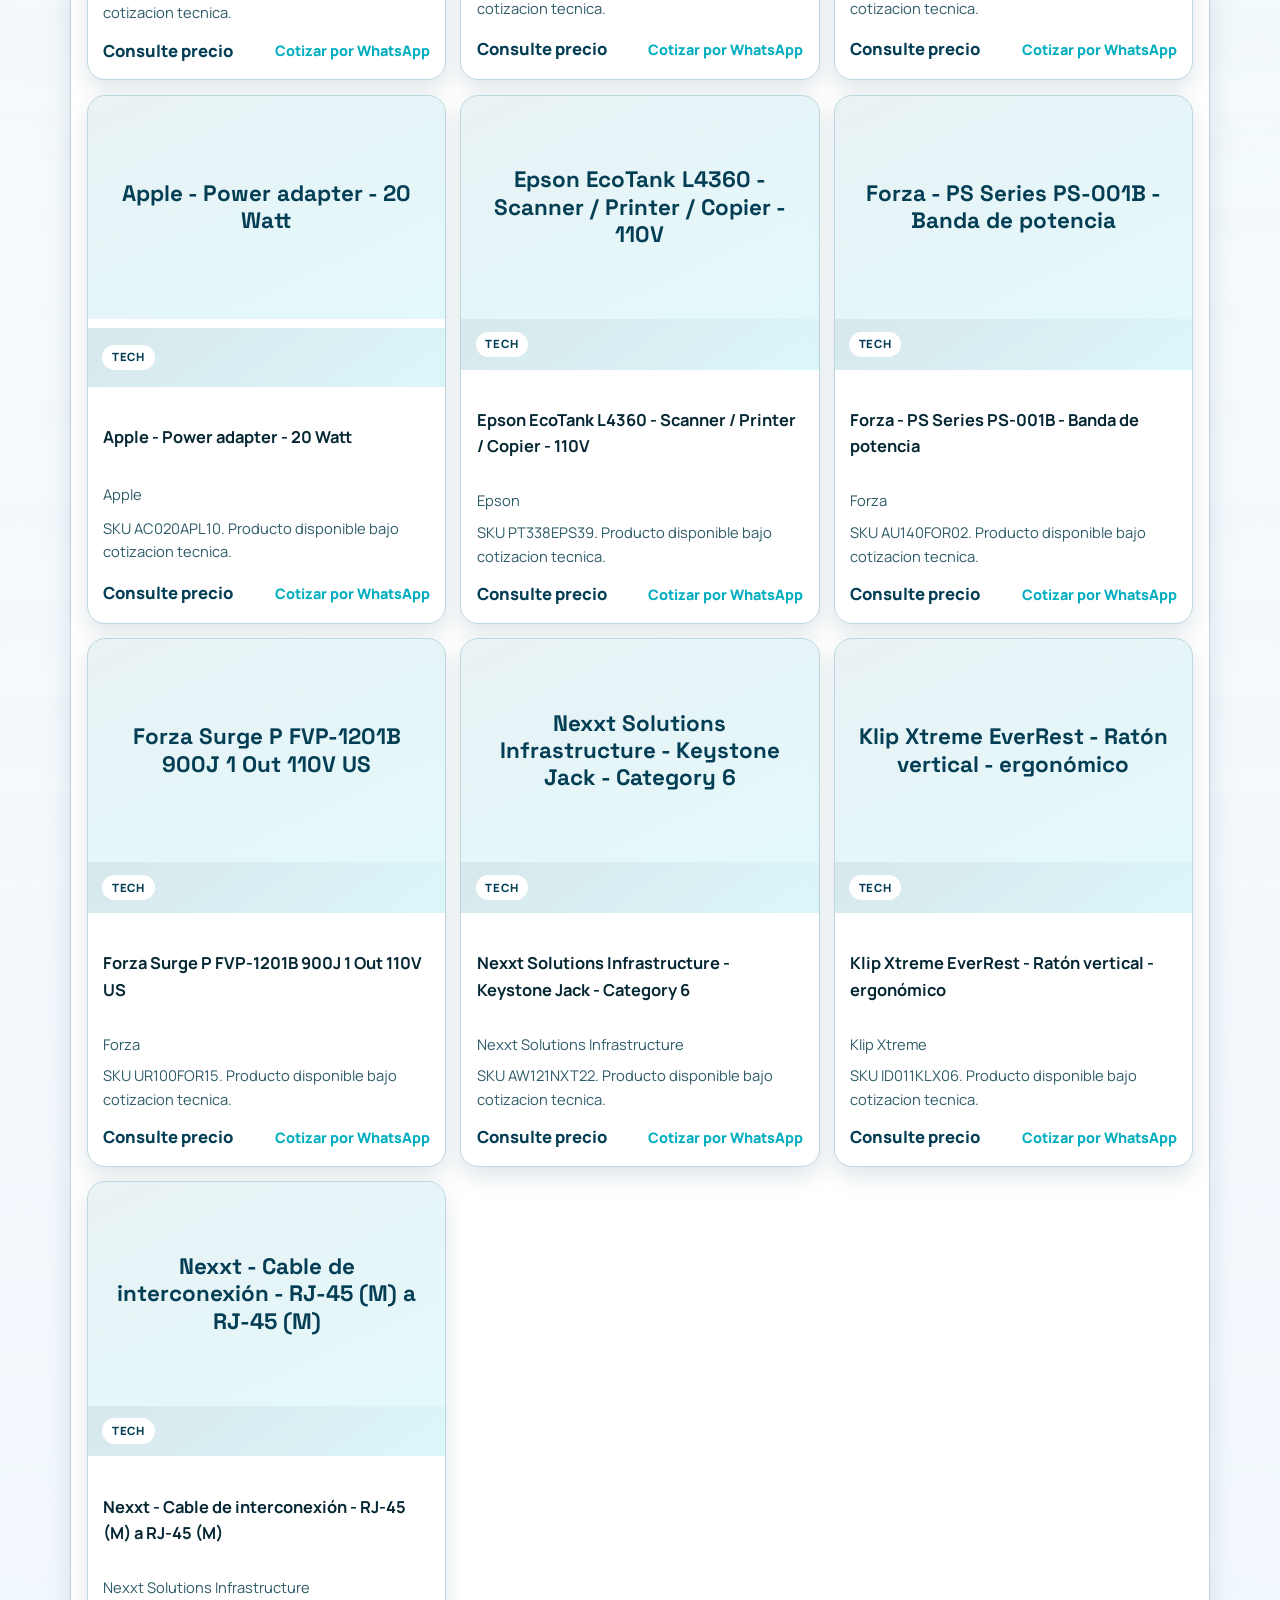
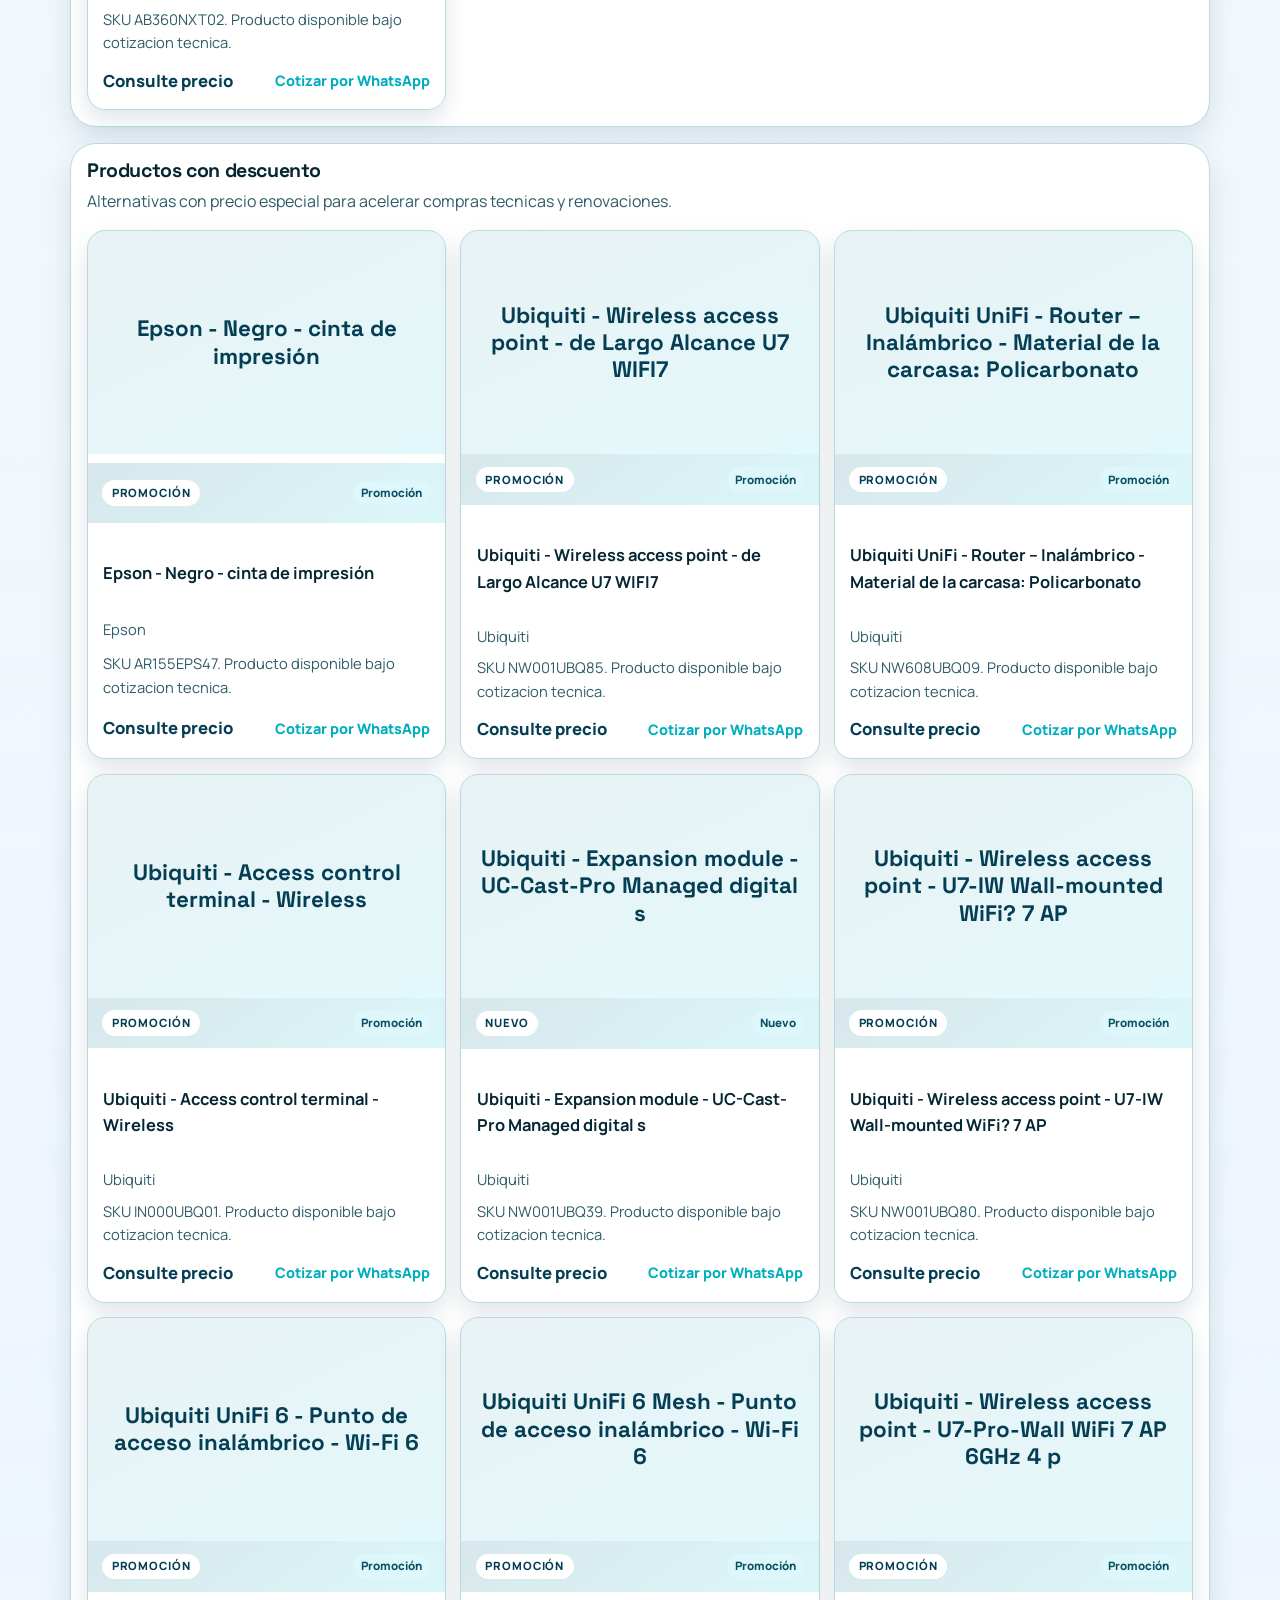
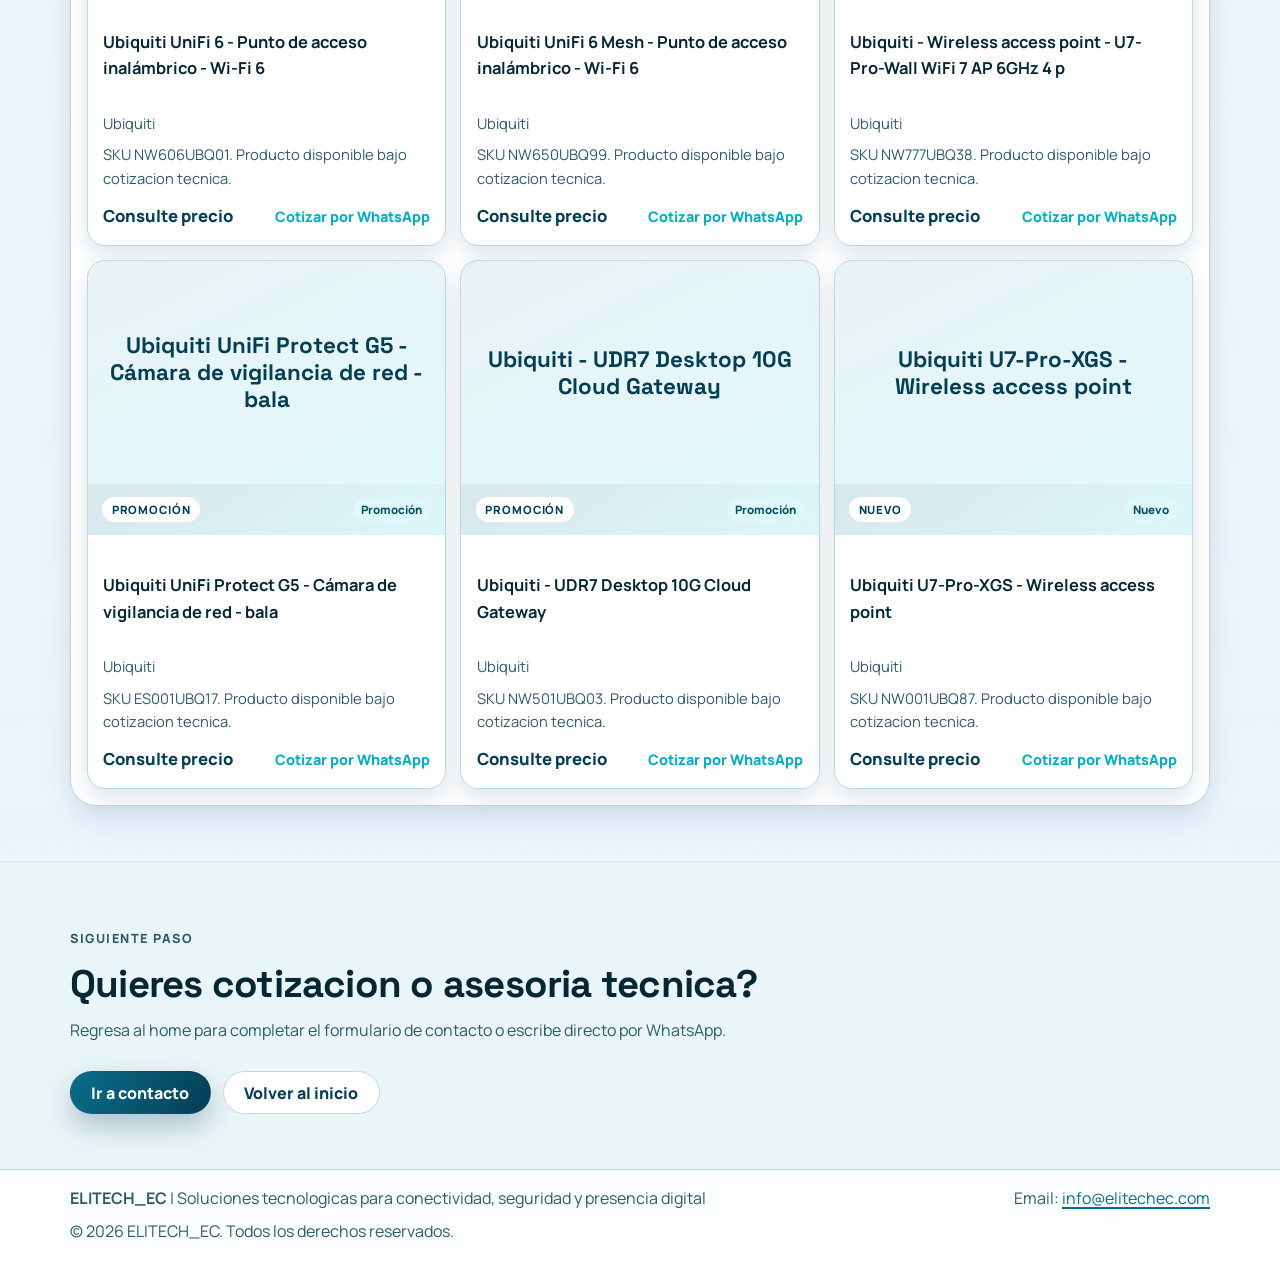
==== commit b7a97de4: "Update catalogo.html" ====
--- a/catalogo.html
+++ b/catalogo.html
@@ -17,9 +17,9 @@
 
   <header class="site-header site-header-compact" id="inicio">
     <div class="container nav-wrap nav-wrap-compact">
-      <a class="logo" href="index.html#inicio" aria-label="ELITECH_EC">
+     
         <img class="js-brand-logo" src="/assets/logoV1.jpg" alt="ELITECH_EC">
-      </a>
+      
 
       <nav class="catalog-quick-links" aria-label="Accesos rapidos">
         <a class="catalog-quick-link" href="index.html">Inicio</a>
